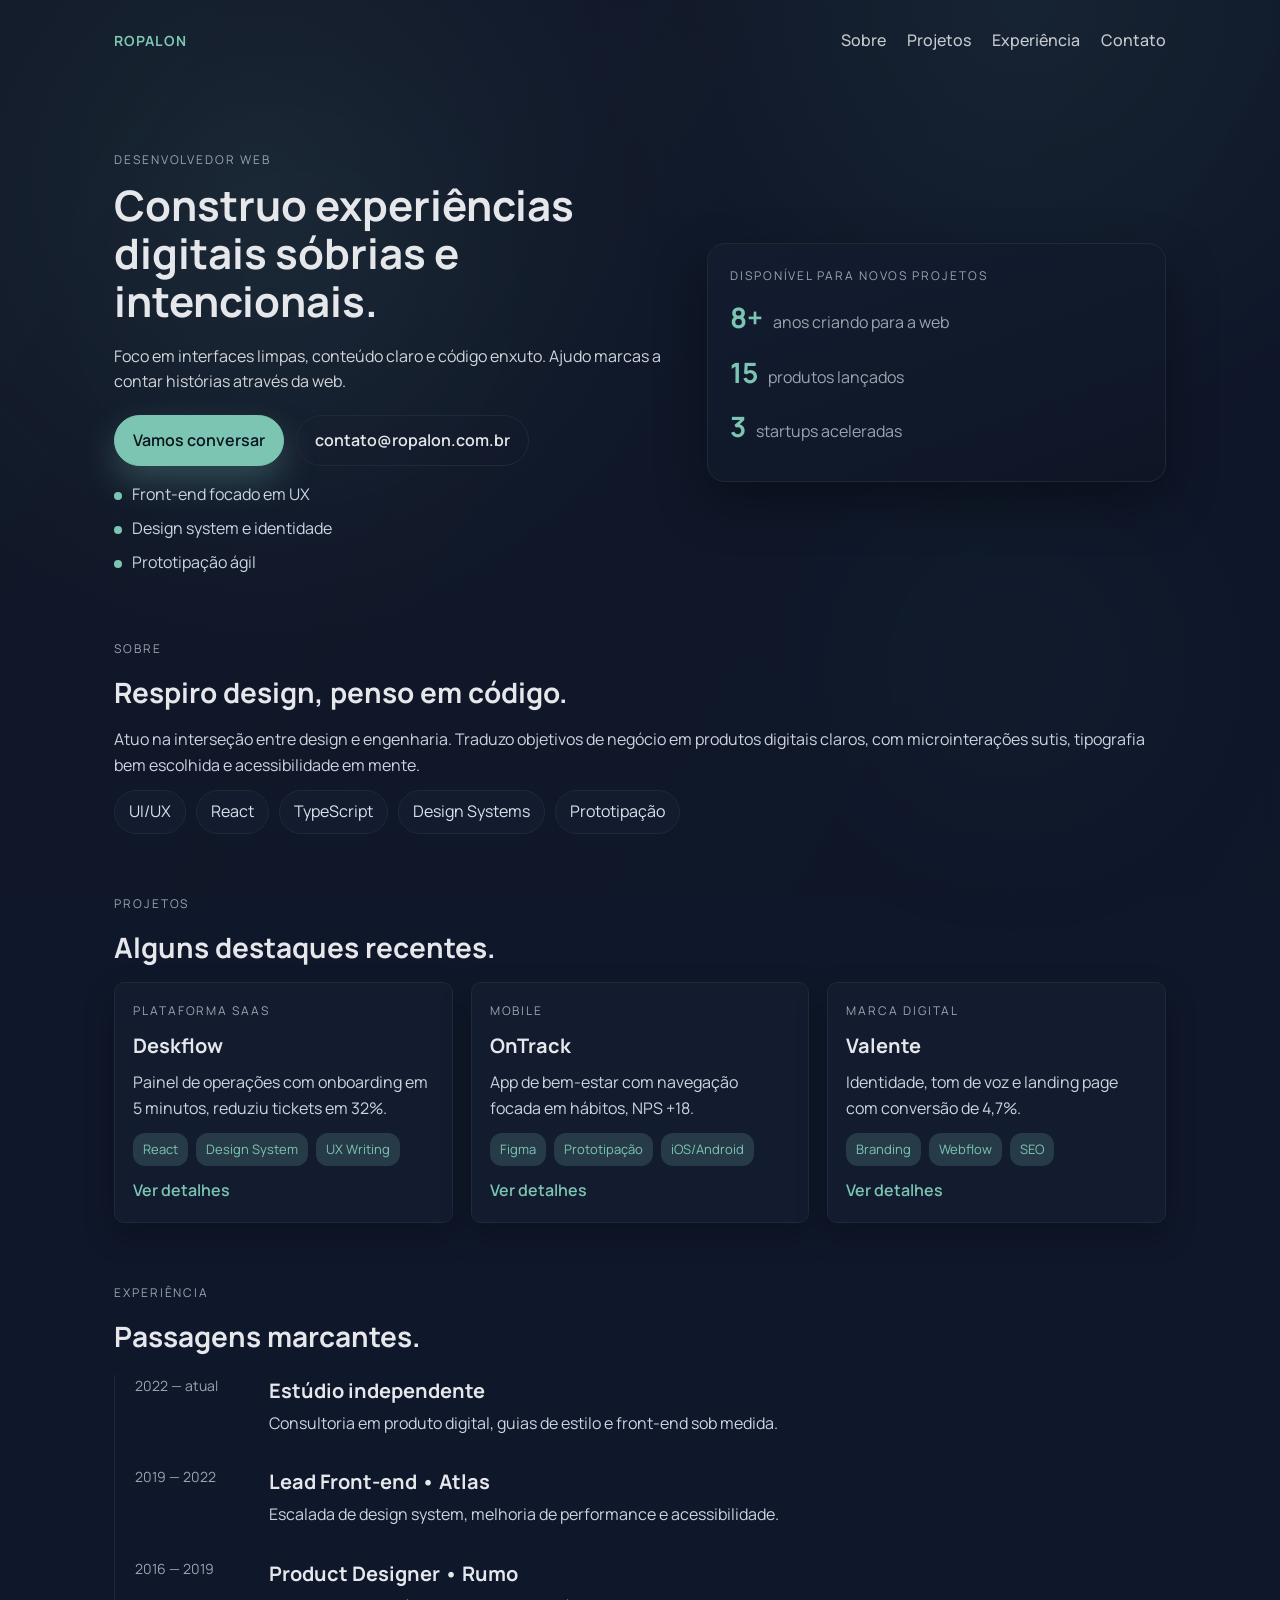
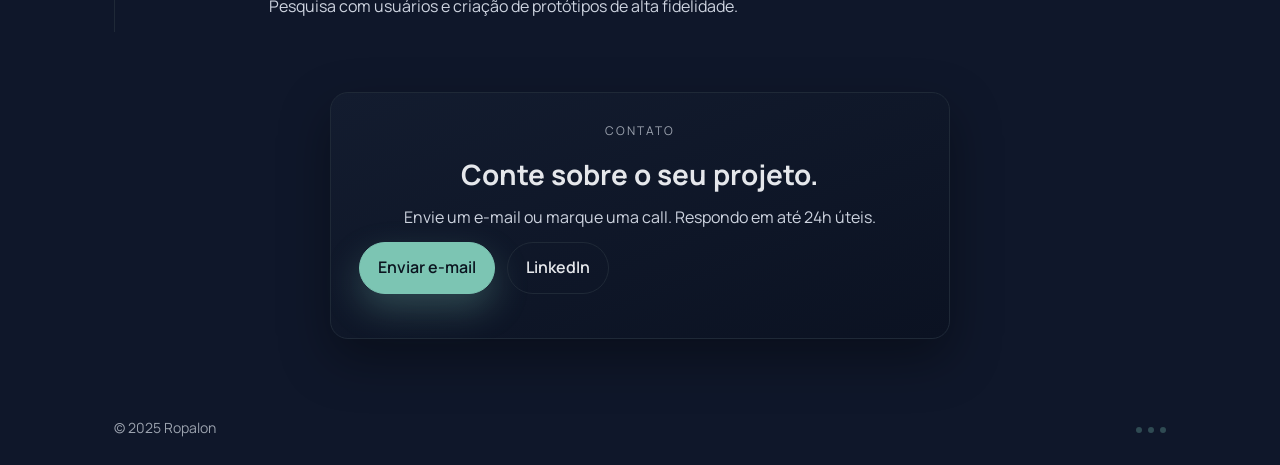
==== index.html @ cfd8721e "Estrutura inicial do site" ====
<!DOCTYPE html>
<html lang="pt-BR">
<head>
  <meta charset="UTF-8">
  <meta name="viewport" content="width=device-width, initial-scale=1.0">
  <title>Portfólio • Ropalon</title>
  <link rel="preconnect" href="https://fonts.googleapis.com">
  <link rel="preconnect" href="https://fonts.gstatic.com" crossorigin>
  <link href="https://fonts.googleapis.com/css2?family=Manrope:wght@400;500;600;700&display=swap" rel="stylesheet">
  <link rel="stylesheet" href="styles.css">
</head>
<body>
  <div class="background">
    <div class="glow glow-a"></div>
    <div class="glow glow-b"></div>
  </div>

  <header class="shell">
    <div class="brand">Ropalon</div>
    <nav class="nav">
      <a href="#sobre">Sobre</a>
      <a href="#projetos">Projetos</a>
      <a href="#experiencia">Experiência</a>
      <a href="#contato">Contato</a>
    </nav>
  </header>

  <main class="shell">
    <section class="hero">
      <div class="hero-copy">
        <p class="eyebrow">Desenvolvedor web</p>
        <h1>Construo experiências digitais sóbrias e intencionais.</h1>
        <p class="lede">
          Foco em interfaces limpas, conteúdo claro e código enxuto. Ajudo marcas a contar histórias através da web.
        </p>
        <div class="cta-row">
          <a class="btn primary" href="#contato">Vamos conversar</a>
          <a class="btn ghost" href="mailto:contato@ropalon.com.br">contato@ropalon.com.br</a>
        </div>
        <ul class="facts">
          <li><span class="dot"></span>Front-end focado em UX</li>
          <li><span class="dot"></span>Design system e identidade</li>
          <li><span class="dot"></span>Prototipação ágil</li>
        </ul>
      </div>
      <div class="hero-card">
        <p class="label">Disponível para novos projetos</p>
        <div class="stat">
          <span class="stat-num">8+</span>
          <span class="stat-label">anos criando para a web</span>
        </div>
        <div class="stat">
          <span class="stat-num">15</span>
          <span class="stat-label">produtos lançados</span>
        </div>
        <div class="stat">
          <span class="stat-num">3</span>
          <span class="stat-label">startups aceleradas</span>
        </div>
      </div>
    </section>

    <section id="sobre" class="section">
      <div class="section-header">
        <p class="eyebrow">Sobre</p>
        <h2>Respiro design, penso em código.</h2>
      </div>
      <p class="body">
        Atuo na interseção entre design e engenharia. Traduzo objetivos de negócio em produtos digitais claros, com
        microinterações sutis, tipografia bem escolhida e acessibilidade em mente.
      </p>
      <div class="pill-row">
        <span class="pill">UI/UX</span>
        <span class="pill">React</span>
        <span class="pill">TypeScript</span>
        <span class="pill">Design Systems</span>
        <span class="pill">Prototipação</span>
      </div>
    </section>

    <section id="projetos" class="section">
      <div class="section-header">
        <p class="eyebrow">Projetos</p>
        <h2>Alguns destaques recentes.</h2>
      </div>
      <div class="grid projects">
        <article class="card">
          <div class="card-head">
            <p class="label">Plataforma SaaS</p>
            <h3>Deskflow</h3>
          </div>
          <p class="body">Painel de operações com onboarding em 5 minutos, reduziu tickets em 32%.</p>
          <div class="tags">
            <span>React</span><span>Design System</span><span>UX Writing</span>
          </div>
          <a class="card-link" href="#contato">Ver detalhes</a>
        </article>
        <article class="card">
          <div class="card-head">
            <p class="label">Mobile</p>
            <h3>OnTrack</h3>
          </div>
          <p class="body">App de bem-estar com navegação focada em hábitos, NPS +18.</p>
          <div class="tags">
            <span>Figma</span><span>Prototipação</span><span>iOS/Android</span>
          </div>
          <a class="card-link" href="#contato">Ver detalhes</a>
        </article>
        <article class="card">
          <div class="card-head">
            <p class="label">Marca digital</p>
            <h3>Valente</h3>
          </div>
          <p class="body">Identidade, tom de voz e landing page com conversão de 4,7%.</p>
          <div class="tags">
            <span>Branding</span><span>Webflow</span><span>SEO</span>
          </div>
          <a class="card-link" href="#contato">Ver detalhes</a>
        </article>
      </div>
    </section>

    <section id="experiencia" class="section">
      <div class="section-header">
        <p class="eyebrow">Experiência</p>
        <h2>Passagens marcantes.</h2>
      </div>
      <div class="timeline">
        <div class="row">
          <div class="time">2022 — atual</div>
          <div class="entry">
            <h3>Estúdio independente</h3>
            <p class="body">Consultoria em produto digital, guias de estilo e front-end sob medida.</p>
          </div>
        </div>
        <div class="row">
          <div class="time">2019 — 2022</div>
          <div class="entry">
            <h3>Lead Front-end • Atlas</h3>
            <p class="body">Escalada de design system, melhoria de performance e acessibilidade.</p>
          </div>
        </div>
        <div class="row">
          <div class="time">2016 — 2019</div>
          <div class="entry">
            <h3>Product Designer • Rumo</h3>
            <p class="body">Pesquisa com usuários e criação de protótipos de alta fidelidade.</p>
          </div>
        </div>
      </div>
    </section>

    <section id="contato" class="section contact">
      <div class="contact-card">
        <p class="eyebrow">Contato</p>
        <h2>Conte sobre o seu projeto.</h2>
        <p class="body">Envie um e-mail ou marque uma call. Respondo em até 24h úteis.</p>
        <div class="cta-row">
          <a class="btn primary" href="mailto:contato@ropalon.com.br">Enviar e-mail</a>
          <a class="btn ghost" href="https://www.linkedin.com" target="_blank" rel="noreferrer">LinkedIn</a>
        </div>
      </div>
    </section>
  </main>

  <footer class="shell footer">
    <span>© 2025 Ropalon</span>
    <div class="dots">
      <span></span><span></span><span></span>
    </div>
  </footer>
</body>
</html>
---- styles.css ----
:root {
  --bg: #0f172a;
  --surface: #111827;
  --card: #131c2f;
  --muted: #9ca3af;
  --text: #e5e7eb;
  --accent: #7cc5b3;
  --accent-soft: rgba(124, 197, 179, 0.18);
  --border: #1f2937;
  --shadow: 0 20px 50px rgba(0, 0, 0, 0.35);
  --radius: 18px;
  --radius-sm: 10px;
}

* {
  box-sizing: border-box;
}

body {
  margin: 0;
  min-height: 100vh;
  background: var(--bg);
  color: var(--text);
  font-family: "Manrope", "Segoe UI", sans-serif;
  line-height: 1.6;
  position: relative;
  overflow-x: hidden;
}

.background {
  position: fixed;
  inset: 0;
  pointer-events: none;
  background: radial-gradient(circle at 20% 20%, rgba(124, 197, 179, 0.08), transparent 38%),
              radial-gradient(circle at 80% 0%, rgba(124, 197, 179, 0.07), transparent 32%),
              linear-gradient(120deg, rgba(17, 24, 39, 0.9), rgba(15, 23, 42, 0.98));
  z-index: 0;
}

.glow {
  position: absolute;
  width: 380px;
  height: 380px;
  filter: blur(120px);
  opacity: 0.35;
  background: radial-gradient(circle, rgba(124, 197, 179, 0.3), transparent 60%);
}

.glow-a { top: 10%; left: 8%; }
.glow-b { bottom: 5%; right: 6%; }

.shell {
  position: relative;
  z-index: 1;
  max-width: 1100px;
  margin: 0 auto;
  padding: 32px 24px;
}

header.shell {
  display: flex;
  align-items: center;
  justify-content: space-between;
  padding-top: 28px;
}

.brand {
  font-weight: 700;
  letter-spacing: 0.08em;
  text-transform: uppercase;
  font-size: 14px;
  color: var(--accent);
}

.nav a {
  color: var(--text);
  text-decoration: none;
  margin-left: 18px;
  font-weight: 500;
  opacity: 0.85;
  transition: opacity 0.2s ease, color 0.2s ease;
}

.nav a:hover {
  opacity: 1;
  color: var(--accent);
}

.hero {
  display: grid;
  grid-template-columns: 1.1fr 0.9fr;
  gap: 32px;
  padding: 32px 0 18px;
  align-items: center;
}

.eyebrow {
  text-transform: uppercase;
  letter-spacing: 0.16em;
  font-size: 12px;
  color: var(--muted);
  margin: 0 0 12px;
}

h1 {
  margin: 0 0 18px;
  font-size: 42px;
  line-height: 1.15;
}

h2 {
  margin: 0 0 8px;
  font-size: 28px;
}

h3 {
  margin: 0 0 6px;
  font-size: 20px;
}

.lede {
  margin: 0 0 20px;
  color: #d1d5db;
  max-width: 58ch;
}

.body {
  margin: 0 0 12px;
  color: #cdd3df;
}

.cta-row {
  display: flex;
  gap: 12px;
  margin: 8px 0 16px;
  flex-wrap: wrap;
}

.btn {
  display: inline-flex;
  align-items: center;
  justify-content: center;
  padding: 12px 18px;
  border-radius: 999px;
  font-weight: 600;
  text-decoration: none;
  border: 1px solid var(--border);
  color: var(--text);
  background: transparent;
  transition: transform 0.18s ease, box-shadow 0.18s ease, background 0.18s ease, border-color 0.18s ease;
}

.btn.primary {
  background: var(--accent);
  color: #0b141f;
  border-color: var(--accent);
  box-shadow: 0 15px 35px rgba(124, 197, 179, 0.28);
}

.btn.ghost:hover {
  border-color: var(--accent);
  color: var(--accent);
}

.btn:hover {
  transform: translateY(-1px);
}

.facts {
  list-style: none;
  padding: 0;
  margin: 12px 0 0;
  display: grid;
  gap: 8px;
  color: #cbd5e1;
}

.facts .dot {
  width: 8px;
  height: 8px;
  background: var(--accent);
  border-radius: 50%;
  display: inline-block;
  margin-right: 10px;
}

.hero-card {
  background: linear-gradient(160deg, var(--card), #0e1626);
  border: 1px solid var(--border);
  border-radius: var(--radius);
  padding: 22px;
  box-shadow: var(--shadow);
}

.label {
  text-transform: uppercase;
  letter-spacing: 0.16em;
  font-size: 12px;
  color: var(--muted);
  margin: 0 0 10px;
}

.stat {
  display: flex;
  align-items: baseline;
  gap: 10px;
  margin: 10px 0;
}

.stat-num {
  font-size: 28px;
  font-weight: 700;
  color: var(--accent);
}

.stat-label {
  color: var(--muted);
}

.section {
  padding: 46px 0 14px;
  position: relative;
}

.section-header {
  margin-bottom: 12px;
}

.pill-row {
  display: flex;
  gap: 10px;
  flex-wrap: wrap;
}

.pill {
  padding: 8px 14px;
  border-radius: 999px;
  background: var(--card);
  border: 1px solid var(--border);
  color: #d9e2ec;
}

.grid.projects {
  display: grid;
  grid-template-columns: repeat(auto-fit, minmax(260px, 1fr));
  gap: 18px;
}

.card {
  background: var(--card);
  border-radius: var(--radius-sm);
  border: 1px solid var(--border);
  padding: 18px;
  box-shadow: 0 12px 30px rgba(0, 0, 0, 0.25);
  transition: transform 0.2s ease, border-color 0.2s ease;
}

.card:hover {
  transform: translateY(-4px);
  border-color: rgba(124, 197, 179, 0.4);
}

.card-head {
  margin-bottom: 8px;
}

.tags {
  display: flex;
  gap: 8px;
  flex-wrap: wrap;
  margin: 10px 0 12px;
}

.tags span {
  background: var(--accent-soft);
  color: var(--accent);
  padding: 6px 10px;
  border-radius: 12px;
  font-size: 13px;
}

.card-link {
  color: var(--accent);
  text-decoration: none;
  font-weight: 600;
}

.timeline {
  border-left: 1px solid var(--border);
  margin-top: 16px;
  padding-left: 20px;
  display: grid;
  gap: 18px;
}

.row {
  display: grid;
  grid-template-columns: 120px 1fr;
  gap: 14px;
}

.time {
  color: var(--muted);
  font-size: 14px;
}

.entry h3 { margin-bottom: 4px; }

.contact {
  display: flex;
  justify-content: center;
}

.contact-card {
  background: linear-gradient(160deg, var(--card), #0b1222);
  border: 1px solid var(--border);
  border-radius: var(--radius);
  padding: 28px;
  max-width: 620px;
  width: 100%;
  text-align: center;
  box-shadow: var(--shadow);
}

.footer {
  display: flex;
  align-items: center;
  justify-content: space-between;
  color: var(--muted);
  font-size: 14px;
  padding-bottom: 26px;
}

.dots span {
  display: inline-block;
  width: 6px;
  height: 6px;
  border-radius: 50%;
  background: var(--accent);
  opacity: 0.3;
  margin-left: 6px;
}

@media (max-width: 900px) {
  .hero {
    grid-template-columns: 1fr;
  }

  header.shell {
    flex-direction: column;
    align-items: flex-start;
  }

  .nav { margin-top: 8px; }
  .nav a { margin-left: 0; margin-right: 14px; }
}

@media (max-width: 640px) {
  h1 { font-size: 32px; }
  h2 { font-size: 24px; }
  .row { grid-template-columns: 1fr; }
  .time { order: 2; }
  .entry { order: 1; }
}
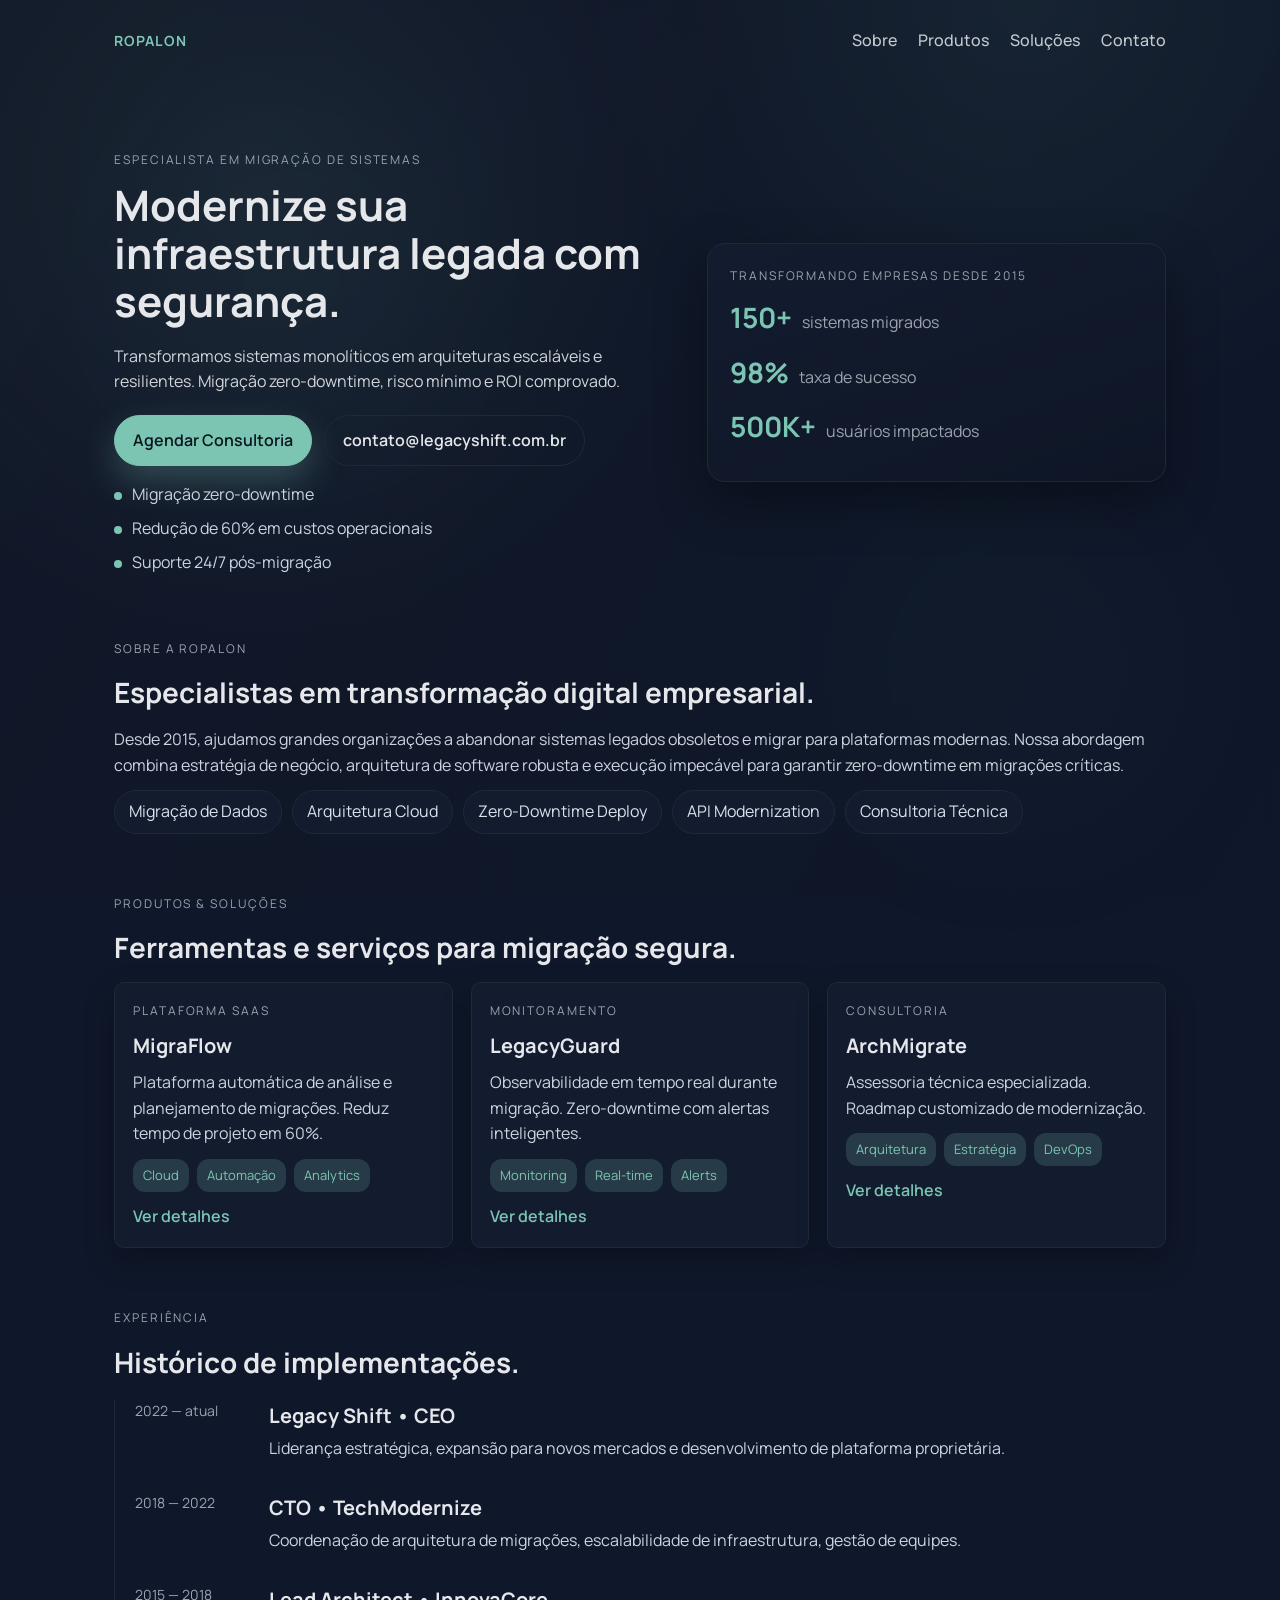
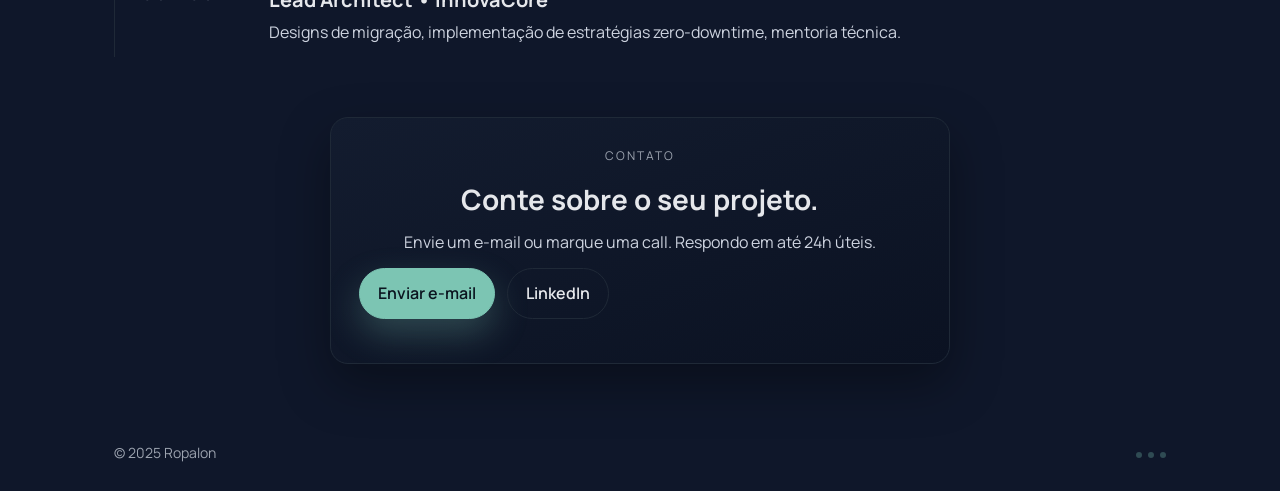
==== commit 04d9f496: "ajuste na estrura e inclusao serviços de consultoria" ====
--- a/index.html
+++ b/index.html
@@ -3,7 +3,7 @@
 <head>
   <meta charset="UTF-8">
   <meta name="viewport" content="width=device-width, initial-scale=1.0">
-  <title>Portfólio • Ropalon</title>
+  <title>Ropalon - Migração de Sistemas Legados</title>
   <link rel="preconnect" href="https://fonts.googleapis.com">
   <link rel="preconnect" href="https://fonts.gstatic.com" crossorigin>
   <link href="https://fonts.googleapis.com/css2?family=Manrope:wght@400;500;600;700&display=swap" rel="stylesheet">
@@ -19,8 +19,8 @@
     <div class="brand">Ropalon</div>
     <nav class="nav">
       <a href="#sobre">Sobre</a>
-      <a href="#projetos">Projetos</a>
-      <a href="#experiencia">Experiência</a>
+      <a href="#produtos">Produtos</a>
+      <a href="#solucoes">Soluções</a>
       <a href="#contato">Contato</a>
     </nav>
   </header>
@@ -28,94 +28,93 @@
   <main class="shell">
     <section class="hero">
       <div class="hero-copy">
-        <p class="eyebrow">Desenvolvedor web</p>
-        <h1>Construo experiências digitais sóbrias e intencionais.</h1>
+        <p class="eyebrow">Especialista em Migração de Sistemas</p>
+        <h1>Modernize sua infraestrutura legada com segurança.</h1>
         <p class="lede">
-          Foco em interfaces limpas, conteúdo claro e código enxuto. Ajudo marcas a contar histórias através da web.
+          Transformamos sistemas monolíticos em arquiteturas escaláveis e resilientes. Migração zero-downtime, risco mínimo e ROI comprovado.
         </p>
         <div class="cta-row">
-          <a class="btn primary" href="#contato">Vamos conversar</a>
-          <a class="btn ghost" href="mailto:contato@ropalon.com.br">contato@ropalon.com.br</a>
+          <a class="btn primary" href="#contato">Agendar Consultoria</a>
+          <a class="btn ghost" href="mailto:contato@legacyshift.com.br">contato@legacyshift.com.br</a>
         </div>
         <ul class="facts">
-          <li><span class="dot"></span>Front-end focado em UX</li>
-          <li><span class="dot"></span>Design system e identidade</li>
-          <li><span class="dot"></span>Prototipação ágil</li>
+          <li><span class="dot"></span>Migração zero-downtime</li>
+          <li><span class="dot"></span>Redução de 60% em custos operacionais</li>
+          <li><span class="dot"></span>Suporte 24/7 pós-migração</li>
         </ul>
       </div>
       <div class="hero-card">
-        <p class="label">Disponível para novos projetos</p>
+        <p class="label">Transformando empresas desde 2015</p>
         <div class="stat">
-          <span class="stat-num">8+</span>
-          <span class="stat-label">anos criando para a web</span>
+          <span class="stat-num">150+</span>
+          <span class="stat-label">sistemas migrados</span>
         </div>
         <div class="stat">
-          <span class="stat-num">15</span>
-          <span class="stat-label">produtos lançados</span>
+          <span class="stat-num">98%</span>
+          <span class="stat-label">taxa de sucesso</span>
         </div>
         <div class="stat">
-          <span class="stat-num">3</span>
-          <span class="stat-label">startups aceleradas</span>
+          <span class="stat-num">500K+</span>
+          <span class="stat-label">usuários impactados</span>
         </div>
       </div>
     </section>
 
     <section id="sobre" class="section">
       <div class="section-header">
-        <p class="eyebrow">Sobre</p>
-        <h2>Respiro design, penso em código.</h2>
+        <p class="eyebrow">Sobre a Ropalon</p>
+        <h2>Especialistas em transformação digital empresarial.</h2>
       </div>
       <p class="body">
-        Atuo na interseção entre design e engenharia. Traduzo objetivos de negócio em produtos digitais claros, com
-        microinterações sutis, tipografia bem escolhida e acessibilidade em mente.
+        Desde 2015, ajudamos grandes organizações a abandonar sistemas legados obsoletos e migrar para plataformas modernas. Nossa abordagem combina estratégia de negócio, arquitetura de software robusta e execução impecável para garantir zero-downtime em migrações críticas.
       </p>
       <div class="pill-row">
-        <span class="pill">UI/UX</span>
-        <span class="pill">React</span>
-        <span class="pill">TypeScript</span>
-        <span class="pill">Design Systems</span>
-        <span class="pill">Prototipação</span>
+        <span class="pill">Migração de Dados</span>
+        <span class="pill">Arquitetura Cloud</span>
+        <span class="pill">Zero-Downtime Deploy</span>
+        <span class="pill">API Modernization</span>
+        <span class="pill">Consultoria Técnica</span>
       </div>
     </section>
 
-    <section id="projetos" class="section">
+    <section id="produtos" class="section">
       <div class="section-header">
-        <p class="eyebrow">Projetos</p>
-        <h2>Alguns destaques recentes.</h2>
+        <p class="eyebrow">Produtos & Soluções</p>
+        <h2>Ferramentas e serviços para migração segura.</h2>
       </div>
       <div class="grid projects">
         <article class="card">
           <div class="card-head">
             <p class="label">Plataforma SaaS</p>
-            <h3>Deskflow</h3>
+            <h3>MigraFlow</h3>
           </div>
-          <p class="body">Painel de operações com onboarding em 5 minutos, reduziu tickets em 32%.</p>
+          <p class="body">Plataforma automática de análise e planejamento de migrações. Reduz tempo de projeto em 60%.</p>
           <div class="tags">
-            <span>React</span><span>Design System</span><span>UX Writing</span>
+            <span>Cloud</span><span>Automação</span><span>Analytics</span>
           </div>
-          <a class="card-link" href="#contato">Ver detalhes</a>
+          <a class="card-link" href="./produtos/migraflow.html">Ver detalhes</a>
         </article>
         <article class="card">
           <div class="card-head">
-            <p class="label">Mobile</p>
-            <h3>OnTrack</h3>
+            <p class="label">Monitoramento</p>
+            <h3>LegacyGuard</h3>
           </div>
-          <p class="body">App de bem-estar com navegação focada em hábitos, NPS +18.</p>
+          <p class="body">Observabilidade em tempo real durante migração. Zero-downtime com alertas inteligentes.</p>
           <div class="tags">
-            <span>Figma</span><span>Prototipação</span><span>iOS/Android</span>
+            <span>Monitoring</span><span>Real-time</span><span>Alerts</span>
           </div>
-          <a class="card-link" href="#contato">Ver detalhes</a>
+          <a class="card-link" href="./produtos/legacyguard.html">Ver detalhes</a>
         </article>
         <article class="card">
           <div class="card-head">
-            <p class="label">Marca digital</p>
-            <h3>Valente</h3>
+            <p class="label">Consultoria</p>
+            <h3>ArchMigrate</h3>
           </div>
-          <p class="body">Identidade, tom de voz e landing page com conversão de 4,7%.</p>
+          <p class="body">Assessoria técnica especializada. Roadmap customizado de modernização.</p>
           <div class="tags">
-            <span>Branding</span><span>Webflow</span><span>SEO</span>
+            <span>Arquitetura</span><span>Estratégia</span><span>DevOps</span>
           </div>
-          <a class="card-link" href="#contato">Ver detalhes</a>
+          <a class="card-link" href="./produtos/archmigrate.html">Ver detalhes</a>
         </article>
       </div>
     </section>
@@ -123,28 +122,28 @@
     <section id="experiencia" class="section">
       <div class="section-header">
         <p class="eyebrow">Experiência</p>
-        <h2>Passagens marcantes.</h2>
+        <h2>Histórico de implementações.</h2>
       </div>
       <div class="timeline">
         <div class="row">
           <div class="time">2022 — atual</div>
           <div class="entry">
-            <h3>Estúdio independente</h3>
-            <p class="body">Consultoria em produto digital, guias de estilo e front-end sob medida.</p>
+            <h3>Legacy Shift • CEO</h3>
+            <p class="body">Liderança estratégica, expansão para novos mercados e desenvolvimento de plataforma proprietária.</p>
           </div>
         </div>
         <div class="row">
-          <div class="time">2019 — 2022</div>
+          <div class="time">2018 — 2022</div>
           <div class="entry">
-            <h3>Lead Front-end • Atlas</h3>
-            <p class="body">Escalada de design system, melhoria de performance e acessibilidade.</p>
+            <h3>CTO • TechModernize</h3>
+            <p class="body">Coordenação de arquitetura de migrações, escalabilidade de infraestrutura, gestão de equipes.</p>
           </div>
         </div>
         <div class="row">
-          <div class="time">2016 — 2019</div>
+          <div class="time">2015 — 2018</div>
           <div class="entry">
-            <h3>Product Designer • Rumo</h3>
-            <p class="body">Pesquisa com usuários e criação de protótipos de alta fidelidade.</p>
+            <h3>Lead Architect • InnovaCore</h3>
+            <p class="body">Designs de migração, implementação de estratégias zero-downtime, mentoria técnica.</p>
           </div>
         </div>
       </div>
@@ -156,7 +155,7 @@
         <h2>Conte sobre o seu projeto.</h2>
         <p class="body">Envie um e-mail ou marque uma call. Respondo em até 24h úteis.</p>
         <div class="cta-row">
-          <a class="btn primary" href="mailto:contato@ropalon.com.br">Enviar e-mail</a>
+          <a class="btn primary" href="mailto:contato@legacyshift.com.br">Enviar e-mail</a>
           <a class="btn ghost" href="https://www.linkedin.com" target="_blank" rel="noreferrer">LinkedIn</a>
         </div>
       </div>
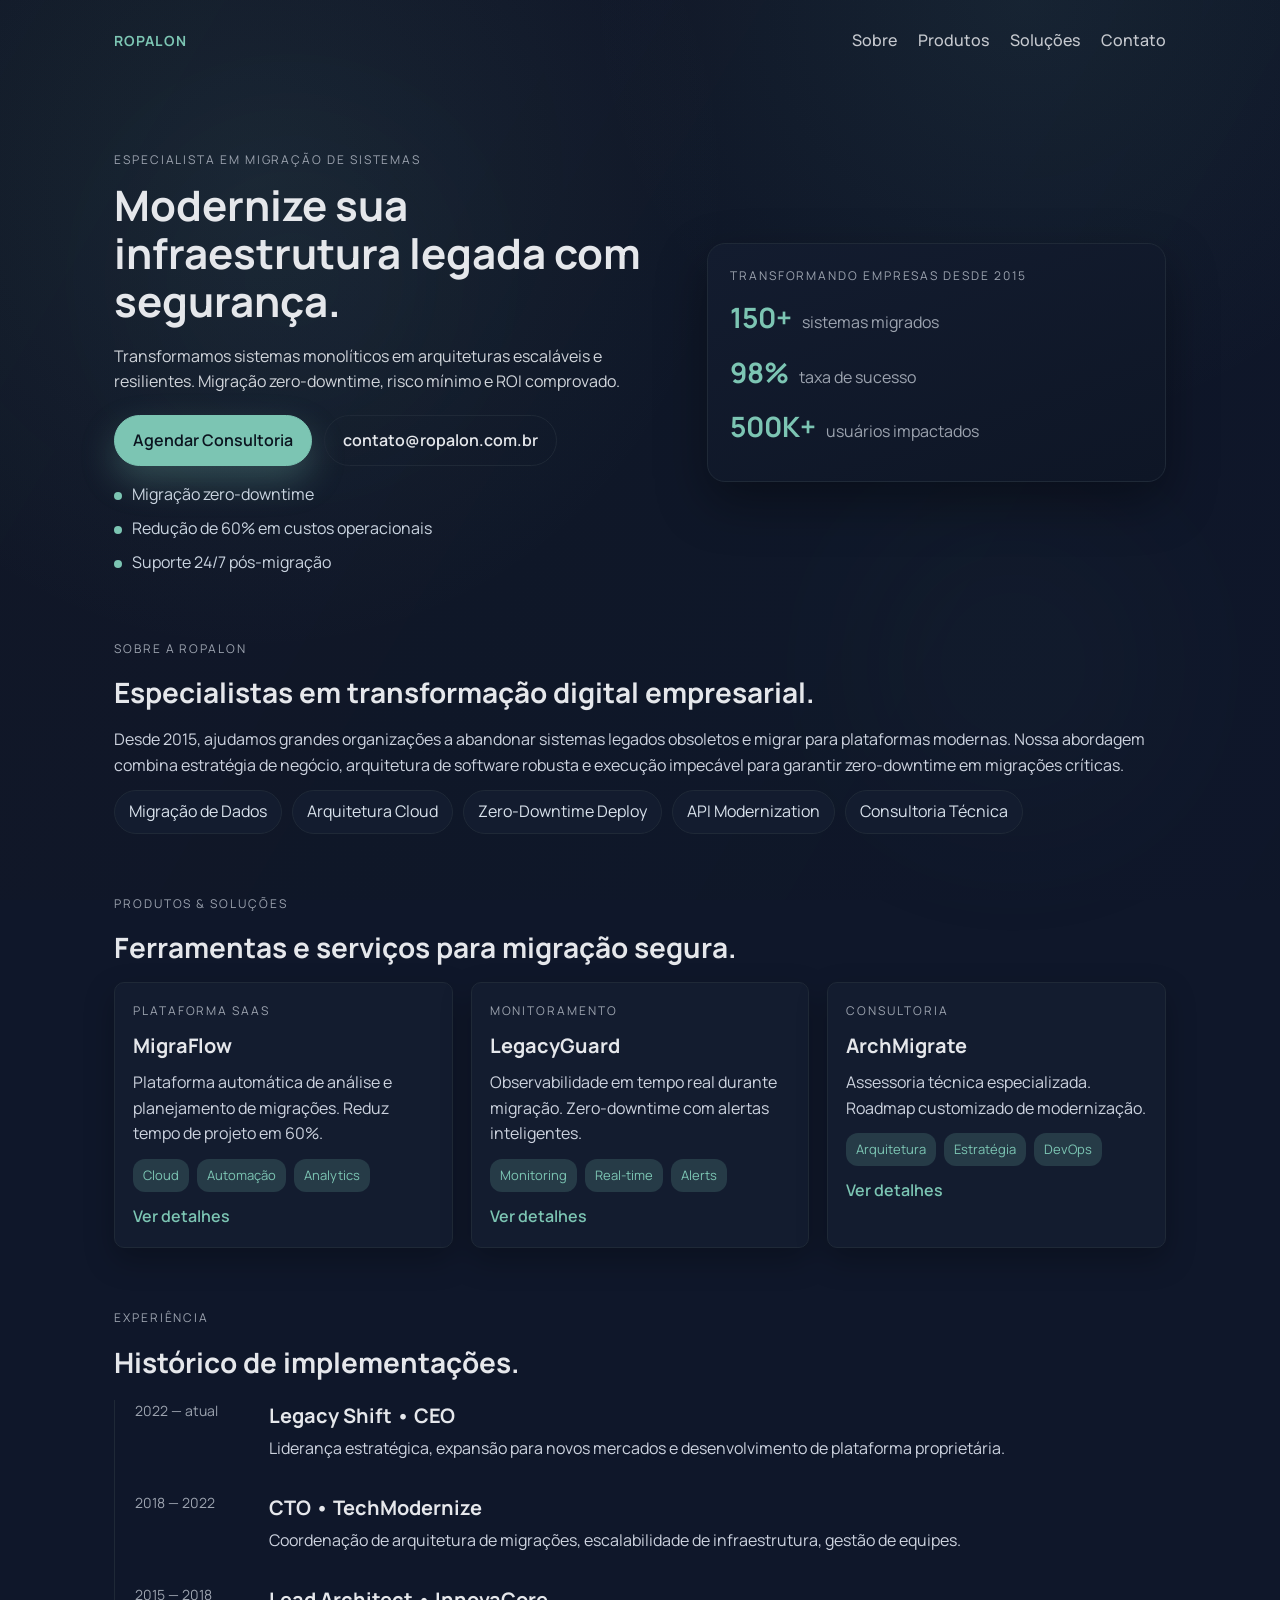
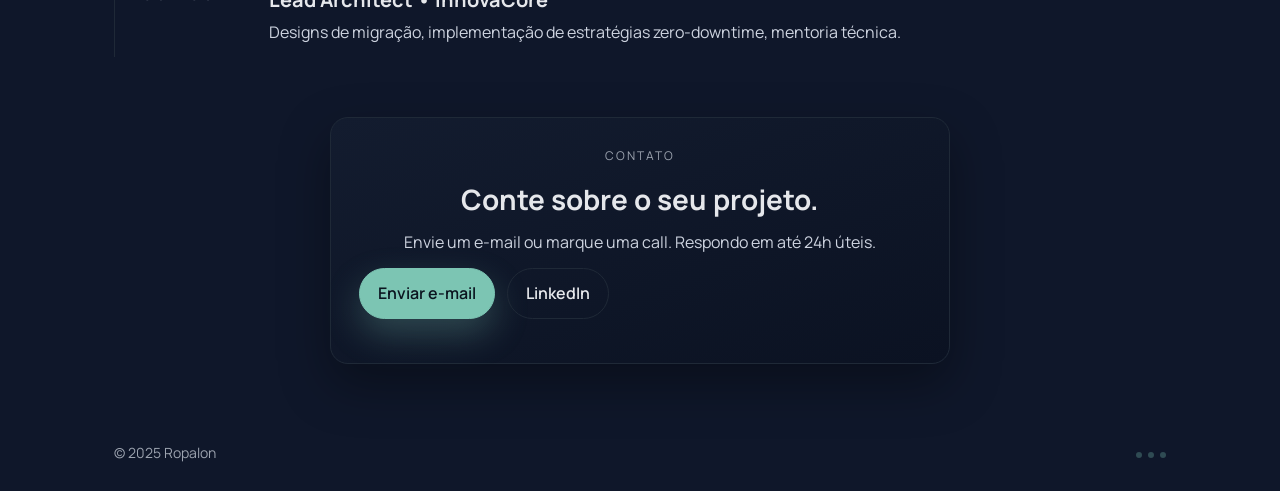
==== commit 9f8362ad: "ajuste no e-mail" ====
--- a/index.html
+++ b/index.html
@@ -35,7 +35,7 @@
         </p>
         <div class="cta-row">
           <a class="btn primary" href="#contato">Agendar Consultoria</a>
-          <a class="btn ghost" href="mailto:contato@legacyshift.com.br">contato@legacyshift.com.br</a>
+          <a class="btn ghost" href="mailto:contato@ropalon.com.br">contato@ropalon.com.br</a>
         </div>
         <ul class="facts">
           <li><span class="dot"></span>Migração zero-downtime</li>
